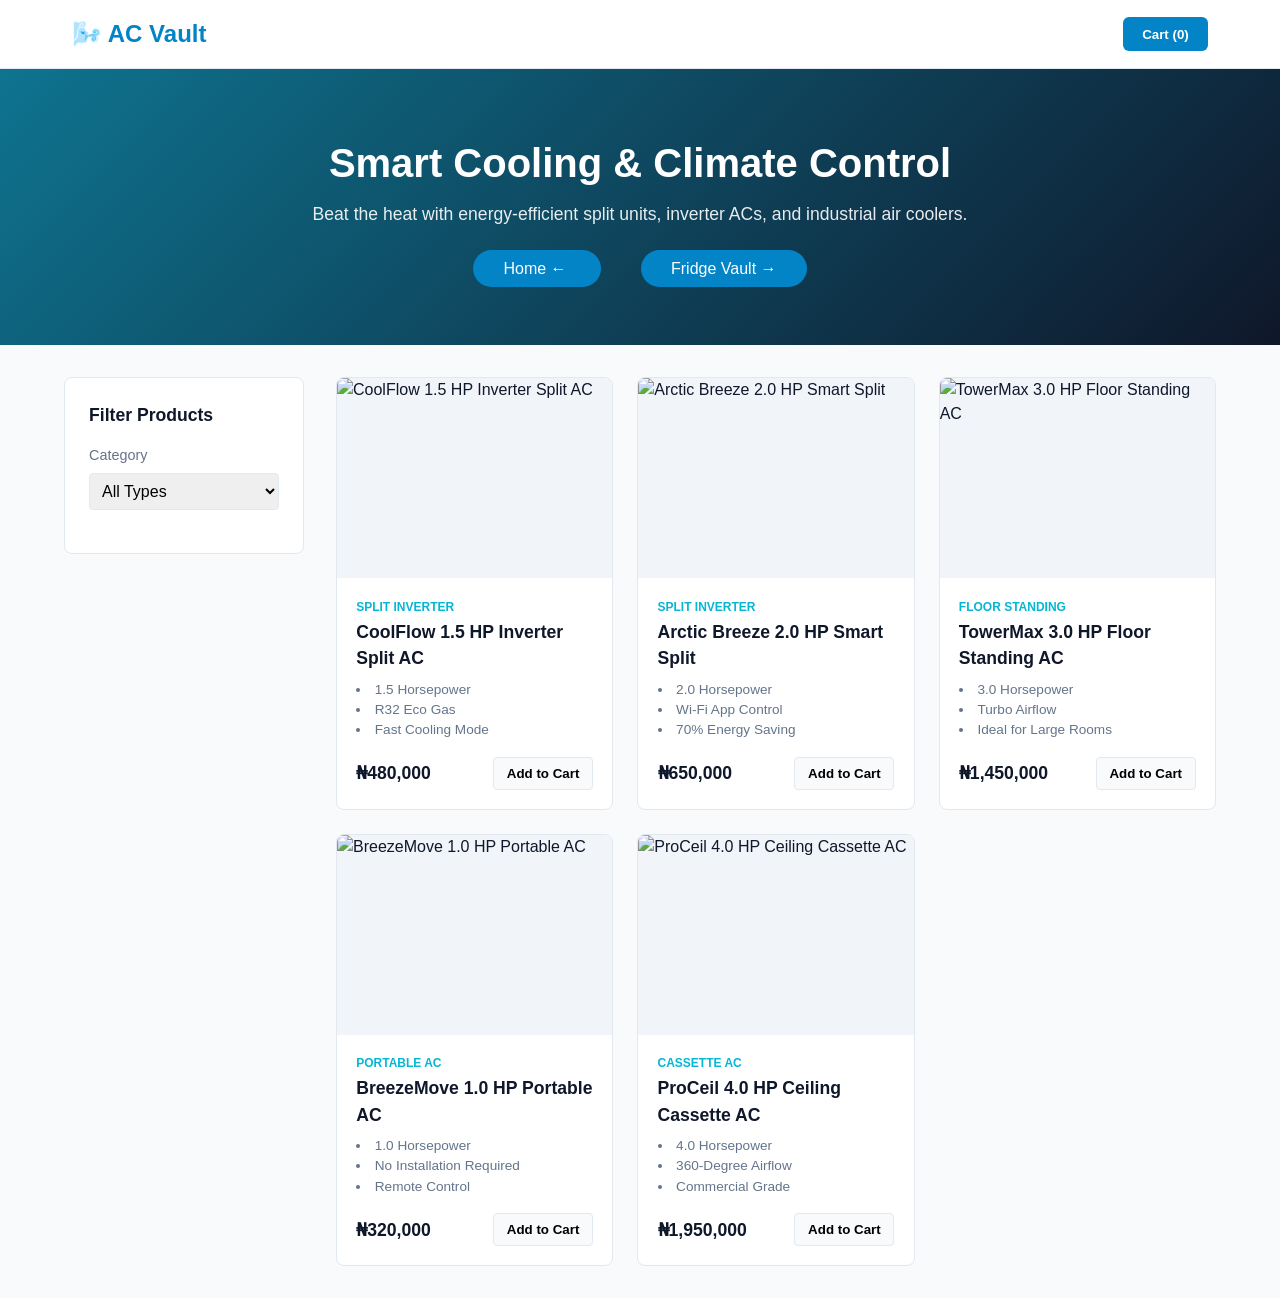
==== air-conditioner.html @ ff03e5cb "Add files via upload" ====
<!DOCTYPE html>
<html lang="en">
<head>
  <meta charset="UTF-8">
  <meta name="viewport" content="width=device-width, initial-scale=1.0">
  <title>CoolFlow | Premium Air Conditioning & Cooling Solutions</title>
  <style>
    :root {
      --primary: #0284c7;
      --primary-dark: #0369a1;
      --accent: #06b6d4;
      --bg: #f8fafc;
      --card-bg: #ffffff;
      --text: #0f172a;
      --text-muted: #64748b;
      --border: #e2e8f0;
    }

    * {
      box-sizing: border-box;
      margin: 0;
      padding: 0;
      font-family: -apple-system, BlinkMacSystemFont, "Segoe UI", Roboto, sans-serif;
    }

    body {
      background-color: var(--bg);
      color: var(--text);
      line-height: 1.5;
    }

    /* Header & Navigation */
    header {
      background: var(--card-bg);
      border-bottom: 1px solid var(--border);
      position: sticky;
      top: 0;
      z-index: 100;
    }

    .nav-container {
      max-width: 1200px;
      margin: 0 auto;
      padding: 1rem 2rem;
      display: flex;
      justify-content: space-between;
      align-items: center;
    }

    .logo {
      font-size: 1.5rem;
      font-weight: 700;
      color: var(--primary);
      text-decoration: none;
      display: flex;
      align-items: center;
      gap: 0.5rem;
    }

    .cart-btn {
      background: var(--primary);
      color: white;
      border: none;
      padding: 0.6rem 1.2rem;
      border-radius: 6px;
      cursor: pointer;
      font-weight: 600;
      transition: background 0.2s;
    }

    .cart-btn:hover {
      background: var(--primary-dark);
    }

    /* Hero Section */
    .hero {
      background: linear-gradient(135deg, #0e7490 0%, #0f172a 100%);
      color: white;
      text-align: center;
      padding: 4rem 1rem;
    }

    .hero h1 {
      font-size: 2.5rem;
      margin-bottom: 0.5rem;
    }

    .hero p {
      font-size: 1.1rem;
      opacity: 0.9;
      margin-bottom: 30px;
    }

     .hero a {
   text-decoration: none;
   color: white;
   background: #0284c7;
   border-radius: 20px;
   padding: 10px 30px;
   margin: 20px;
 }

    /* Layout Structure */
    .container {
      max-width: 1200px;
      margin: 2rem auto;
      padding: 0 1.5rem;
      display: grid;
      grid-template-columns: 240px 1fr;
      gap: 2rem;
    }

    /* Filters Sidebar */
    .filters {
      background: var(--card-bg);
      padding: 1.5rem;
      border-radius: 8px;
      border: 1px solid var(--border);
      height: fit-content;
    }

    .filters h3 {
      margin-bottom: 1rem;
      font-size: 1.1rem;
    }

    .filter-group {
      margin-bottom: 1.2rem;
    }

    .filter-group label {
      display: block;
      font-size: 0.9rem;
      color: var(--text-muted);
      margin-bottom: 0.4rem;
    }

    .filter-group select {
      width: 100%;
      padding: 0.5rem;
      border: 1px solid var(--border);
      border-radius: 4px;
      outline: none;
    }

    /* Product Grid */
    .product-grid {
      display: grid;
      grid-template-columns: repeat(auto-fill, minmax(260px, 1fr));
      gap: 1.5rem;
    }

    .product-card {
      background: var(--card-bg);
      border: 1px solid var(--border);
      border-radius: 8px;
      overflow: hidden;
      display: flex;
      flex-direction: column;
      transition: transform 0.2s;
    }

    .product-card:hover {
      transform: translateY(-4px);
    }

    .product-image {
      width: 100%;
      height: 200px;
      background: #f1f5f9;
      overflow: hidden;
    }

    .product-image img {
      width: 100%;
      height: 100%;
      object-fit: cover;
      transition: transform 0.3s ease;
    }

    .product-card:hover .product-image img {
      transform: scale(1.05);
    }

    .product-info {
      padding: 1.2rem;
      display: flex;
      flex-direction: column;
      flex-grow: 1;
    }

    .product-category {
      font-size: 0.75rem;
      text-transform: uppercase;
      color: var(--accent);
      font-weight: 700;
      margin-bottom: 0.2rem;
    }

    .product-title {
      font-size: 1.1rem;
      margin-bottom: 0.5rem;
    }

    .product-specs {
      font-size: 0.85rem;
      color: var(--text-muted);
      margin-bottom: 1rem;
      list-style-position: inside;
    }

    .product-bottom {
      margin-top: auto;
      display: flex;
      justify-content: space-between;
      align-items: center;
    }

    .price {
      font-size: 1.1rem;
      font-weight: 700;
    }

    .add-btn {
      background: var(--bg);
      border: 1px solid var(--border);
      padding: 0.5rem 0.8rem;
      border-radius: 4px;
      cursor: pointer;
      font-weight: 600;
      transition: all 0.2s;
    }

    .add-btn:hover {
      background: var(--primary);
      color: white;
      border-color: var(--primary);
    }

    /* Cart Drawer */
    .cart-drawer {
      position: fixed;
      top: 0;
      right: -400px;
      width: 380px;
      height: 100%;
      background: var(--card-bg);
      box-shadow: -4px 0 12px rgba(0,0,0,0.1);
      transition: right 0.3s ease;
      z-index: 200;
      padding: 1.5rem;
      display: flex;
      flex-direction: column;
    }

    .cart-drawer.open {
      right: 0;
    }

    .cart-header {
      display: flex;
      justify-content: space-between;
      align-items: center;
      margin-bottom: 1rem;
      border-bottom: 1px solid var(--border);
      padding-bottom: 1rem;
    }

    .close-btn {
      background: none;
      border: none;
      font-size: 1.5rem;
      cursor: pointer;
    }

    .cart-items {
      flex-grow: 1;
      overflow-y: auto;
    }

    .cart-item {
      display: flex;
      justify-content: space-between;
      align-items: center;
      margin-bottom: 1rem;
      padding-bottom: 1rem;
      border-bottom: 1px solid var(--border);
    }

    .cart-footer {
      border-top: 1px solid var(--border);
      padding-top: 1rem;
    }

    .checkout-btn {
      width: 100%;
      background: #16a34a;
      color: white;
      border: none;
      padding: 0.8rem;
      border-radius: 6px;
      font-size: 1rem;
      font-weight: 600;
      cursor: pointer;
      margin-top: 1rem;
    }

    .checkout-btn:hover {
      background: #15803d;
    }
    
    
    /* Prevent iOS auto-zoom on input focus by keeping font-size at 16px minimum */
#whatsapp-checkout-form input,
#whatsapp-checkout-form textarea,
.filter-group select {
  font-size: 16px !important; /* Critical to prevent iOS mobile auto-zoom */
  touch-action: manipulation; /* Prevents double-tap zoom gestures */
}

/* Enhanced focus mode styling */
#whatsapp-checkout-form input:focus,
#whatsapp-checkout-form textarea:focus {
  outline: 2px solid #25D366;
  border-color: #25D366;
  background-color: #f0fdf4;
  box-shadow: 0 0 8px rgba(37, 211, 102, 0.3);
}


    @media (max-width: 768px) {
      .container {
        grid-template-columns: 1fr;
      }
      .cart-drawer {
        width: 100%;
        right: -100%;
      }
    }
  </style>
</head>
<body>

  <header>
    <div class="nav-container">
      <a href="#" class="logo">🌬️ AC Vault</a>
      <button class="cart-btn" onclick="toggleCart()">Cart (<span id="cart-count">0</span>)</button>
    </div>
  </header>

  <section class="hero">
    <h1>Smart Cooling & Climate Control</h1>
    <p>Beat the heat with energy-efficient split units, inverter ACs, and industrial air coolers.</p>
   <div>
     <a href="index.html"> Home ← </a>
     <a href="refrigerator.html">Fridge Vault →</a>
   </div>
    
  </section>

  <main class="container">
    <aside class="filters">
      <h3>Filter Products</h3>
      <div class="filter-group">
        <label for="type-filter">Category</label>
        <select id="type-filter" onchange="filterProducts()">
          <option value="all">All Types</option>
          <option value="Split Inverter">Split Inverter AC</option>
          <option value="Floor Standing">Floor Standing Unit</option>
          <option value="Portable AC">Portable AC</option>
          <option value="Cassette AC">Cassette Ceiling AC</option>
        </select>
      </div>
    </aside>

    <section>
      <div class="product-grid" id="product-grid"></div>
    </section>
  </main>

  <aside class="cart-drawer" id="cart-drawer">
    <div class="cart-header">
      <h2>Your Cart</h2>
      <button class="close-btn" onclick="toggleCart()">&times;</button>
    </div>
    <div class="cart-items" id="cart-items">
      <p style="color: var(--text-muted);">Your cart is empty.</p>
    </div>
    <div class="cart-footer">
      <h3>Total: <span id="cart-total">₦0</span></h3>
      <!-- Inside the cart-footer container -->
<button class="checkout-btn" onclick="openCheckoutModal()">Checkout via WhatsApp</button>

    </div>
  </aside>
  
  <!-- Checkout Modal -->
<div id="checkout-modal" style="display:none; position:fixed; top:0; left:0; width:100%; height:100%; background:rgba(0,0,0,0.5); z-index:300; justify-content:center; align-items:center;">
  <div style="background: white; padding: 2rem; border-radius: 8px; max-width: 400px; width: 90%;">
    <h2 style="margin-bottom: 1rem;">Complete Your Order</h2>
    <form id="whatsapp-checkout-form" onsubmit="processWhatsAppCheckout(event)">
      <div style="margin-bottom: 1rem;">
        <label style="display:block; font-size:0.9rem; margin-bottom:0.3rem;">Full Name</label>
        <input type="text" id="customer-name" required style="width:100%; padding:0.5rem; border:1px solid #ccc; border-radius:4px;">
      </div>
      <div style="margin-bottom: 1rem;">
        <label style="display:block; font-size:0.9rem; margin-bottom:0.3rem;">Phone Number</label>
        <input type="tel" id="customer-phone" required style="width:100%; padding:0.5rem; border:1px solid #ccc; border-radius:4px;">
      </div>
      <div style="margin-bottom: 1rem;">
        <label style="display:block; font-size:0.9rem; margin-bottom:0.3rem;">Delivery Address / State</label>
        <textarea id="customer-address" required style="width:100%; padding:0.5rem; border:1px solid #ccc; border-radius:4px; height: 80px;"></textarea>
      </div>
      <div style="display:flex; gap: 0.5rem;">
        <button type="submit" style="flex:1; background:#25D366; color:white; border:none; padding:0.7rem; border-radius:4px; font-weight:bold; cursor:pointer;">Order via WhatsApp</button>
        <button type="button" onclick="closeCheckoutModal()" style="background:#64748b; color:white; border:none; padding:0.7rem; border-radius:4px; cursor:pointer;">Cancel</button>
      </div>
    </form>
  </div>
</div>


  <script>
    // AC Product Inventory Data
    const products = [
      {
        id: 101,
        title: "CoolFlow 1.5 HP Inverter Split AC",
        type: "Split Inverter",
        price: 480000,
        specs: ["1.5 Horsepower", "R32 Eco Gas", "Fast Cooling Mode"],
        image: "https://images.unsplash.com/photo-1626806819282-2c1dc01a5e0c?auto=format&fit=crop&w=600&q=80"
      },
      {
        id: 102,
        title: "Arctic Breeze 2.0 HP Smart Split",
        type: "Split Inverter",
        price: 650000,
        specs: ["2.0 Horsepower", "Wi-Fi App Control", "70% Energy Saving"],
        image: "https://images.unsplash.com/photo-1584622650111-993a426fbf0a?auto=format&fit=crop&w=600&q=80"
      },
      {
        id: 103,
        title: "TowerMax 3.0 HP Floor Standing AC",
        type: "Floor Standing",
        price: 1450000,
        specs: ["3.0 Horsepower", "Turbo Airflow", "Ideal for Large Rooms"],
        image: "https://images.unsplash.com/photo-1571175443880-49e1d25b2bc5?auto=format&fit=crop&w=600&q=80"
      },
      {
        id: 104,
        title: "BreezeMove 1.0 HP Portable AC",
        type: "Portable AC",
        price: 320000,
        specs: ["1.0 Horsepower", "No Installation Required", "Remote Control"],
        image: "https://images.unsplash.com/photo-1588854337236-6889d631faa8?auto=format&fit=crop&w=600&q=80"
      },
      {
        id: 105,
        title: "ProCeil 4.0 HP Ceiling Cassette AC",
        type: "Cassette AC",
        price: 1950000,
        specs: ["4.0 Horsepower", "360-Degree Airflow", "Commercial Grade"],
        image: "https://images.unsplash.com/photo-1588854337221-4cf9fa96059c?auto=format&fit=crop&w=600&q=80"
      }
    ];

    let cart = [];

    // Currency Formatter Utility
    function formatNGN(amount) {
      return '₦' + amount.toLocaleString('en-NG');
    }

    // Render Product Cards
    function renderProducts(filterType = 'all') {
      const grid = document.getElementById('product-grid');
      grid.innerHTML = '';

      const filtered = filterType === 'all' 
        ? products 
        : products.filter(p => p.type === filterType);

      filtered.forEach(p => {
        const card = document.createElement('div');
        card.className = 'product-card';
        card.innerHTML = `
          <div class="product-image">
            <img src="${p.image}" alt="${p.title}" loading="lazy">
          </div>
          <div class="product-info">
            <span class="product-category">${p.type}</span>
            <h3 class="product-title">${p.title}</h3>
            <ul class="product-specs">
              ${p.specs.map(spec => `<li>${spec}</li>`).join('')}
            </ul>
            <div class="product-bottom">
              <span class="price">${formatNGN(p.price)}</span>
              <button class="add-btn" onclick="addToCart(${p.id})">Add to Cart</button>
            </div>
          </div>
        `;
        grid.appendChild(card);
      });
    }

    // Filter Handler
    function filterProducts() {
      const selectedType = document.getElementById('type-filter').value;
      renderProducts(selectedType);
    }

    // Add Item to Cart
    function addToCart(productId) {
      const product = products.find(p => p.id === productId);
      const existingItem = cart.find(item => item.id === productId);

      if (existingItem) {
        existingItem.quantity += 1;
      } else {
        cart.push({ ...product, quantity: 1 });
      }

      updateCartUI();
    }

    // Update Cart UI
    function updateCartUI() {
      const cartItemsContainer = document.getElementById('cart-items');
      const cartCount = document.getElementById('cart-count');
      const cartTotal = document.getElementById('cart-total');

      const totalItems = cart.reduce((sum, item) => sum + item.quantity, 0);
      cartCount.textContent = totalItems;

      const totalPrice = cart.reduce((sum, item) => sum + (item.price * item.quantity), 0);
      cartTotal.textContent = formatNGN(totalPrice);

      if (cart.length === 0) {
        cartItemsContainer.innerHTML = '<p style="color: var(--text-muted);">Your cart is empty.</p>';
        return;
      }

      cartItemsContainer.innerHTML = cart.map(item => `
        <div class="cart-item">
          <div>
            <strong>${item.title}</strong>
            <p style="font-size: 0.85rem; color: var(--text-muted);">${formatNGN(item.price)} x ${item.quantity}</p>
          </div>
          <div>
            <button onclick="changeQuantity(${item.id}, -1)" style="padding: 2px 6px;">-</button>
            <button onclick="changeQuantity(${item.id}, 1)" style="padding: 2px 6px;">+</button>
          </div>
        </div>
      `).join('');
    }

    // Adjust Quantity in Cart
    function changeQuantity(productId, delta) {
      const item = cart.find(i => i.id === productId);
      if (!item) return;

      item.quantity += delta;
      if (item.quantity <= 0) {
        cart = cart.filter(i => i.id !== productId);
      }

      updateCartUI();
    }

    // Cart Drawer Toggle
    function toggleCart() {
      document.getElementById('cart-drawer').classList.toggle('open');
    }

    // Initialize Page
    renderProducts();
    
    
    
    // Set your business WhatsApp phone number in international format (without + or spaces)
// Example for Nigeria: "2348012345678"
const STORE_WHATSAPP_NUMBER = "2347083085958"; 

// 1. Trigger Modal from the "Checkout" button
function openCheckoutModal() {
  if (cart.length === 0) {
    alert("Your cart is empty. Please add items before checking out.");
    return;
  }
  document.getElementById('checkout-modal').style.display = 'flex';
}

function closeCheckoutModal() {
  document.getElementById('checkout-modal').style.display = 'none';
}

// 2. Process Order and Send to WhatsApp
function processWhatsAppCheckout(event) {
  event.preventDefault();

  const name = document.getElementById('customer-name').value;
  const phone = document.getElementById('customer-phone').value;
  const address = document.getElementById('customer-address').value;

  // Calculate Order Totals
  const totalAmount = cart.reduce((sum, item) => sum + (item.price * item.quantity), 0);

  // Format Items List
  let orderItemsText = "";
  cart.forEach((item, index) => {
    orderItemsText += `${index + 1}. *${item.title}*\n   Qty: ${item.quantity} x ${formatNGN(item.price)} = ${formatNGN(item.price * item.quantity)}\n`;
  });

  // Construct structured WhatsApp Message
  const message = 
`🛒 *NEW ORDER RECEIVED*

👤 *Customer Details:*
• *Name:* ${name}
• *Phone:* ${phone}
• *Address:* ${address}

📦 *Order Summary:*
${orderItemsText}
💰 *Total Amount:* ${formatNGN(totalAmount)}

Please confirm order details and delivery arrangement.`;

  // Encode text for URL format
  const encodedMessage = encodeURIComponent(message);
  
  // Create Direct WhatsApp Link
  const whatsappURL = `https://wa.me/${STORE_WHATSAPP_NUMBER}?text=${encodedMessage}`;

  // Redirect to WhatsApp
  window.open(whatsappURL, '_blank');

  // Reset Cart and Close Modal
  cart = [];
  updateCartUI();
  closeCheckoutModal();
  toggleCart();
}

  </script>
</body>
</html>
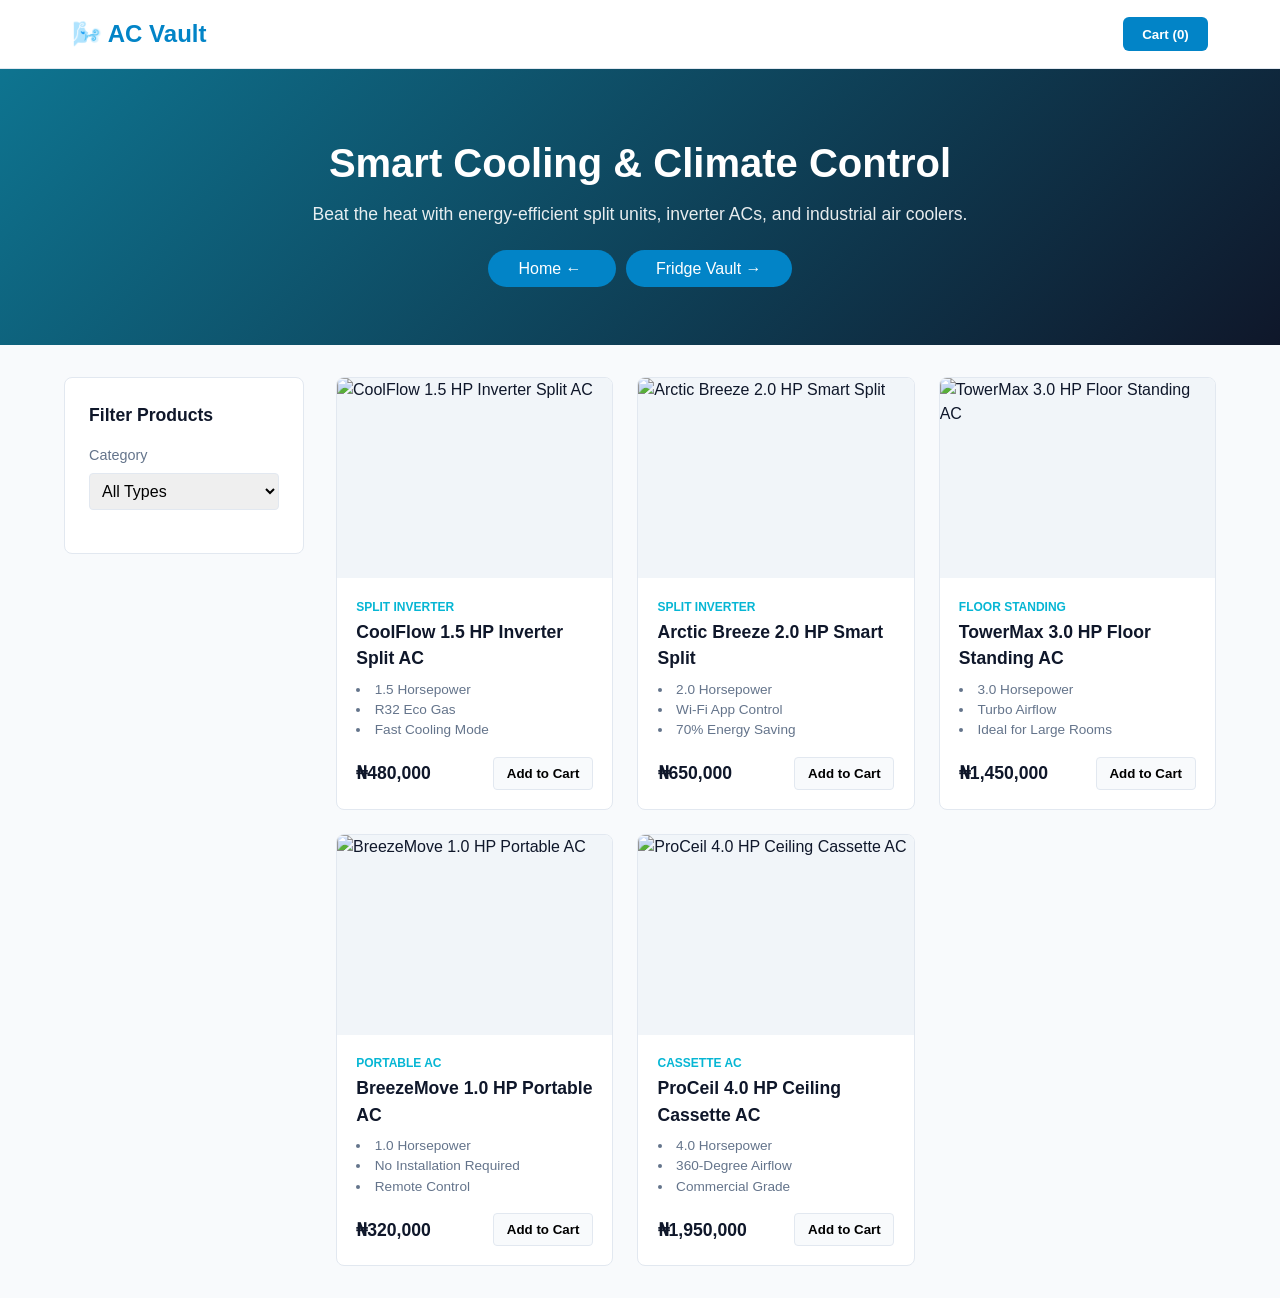
==== commit 87c5321c: "Add files via upload" ====
--- a/air-conditioner.html
+++ b/air-conditioner.html
@@ -4,6 +4,17 @@
   <meta charset="UTF-8">
   <meta name="viewport" content="width=device-width, initial-scale=1.0">
   <title>CoolFlow | Premium Air Conditioning & Cooling Solutions</title>
+  
+   <!-- PWA & Mobile Settings -->
+ <meta name="description" content="TayusTech - Engineering">
+ <link rel="manifest" href="manifest.json">
+ <meta name="theme-color" content="#0d1117">
+ <meta name="mobile-web-app-capable" content="yes">
+ <meta name="apple-mobile-web-app-capable" content="yes">
+ <meta name="apple-mobile-web-app-status-bar-style" content="default">
+ <meta name="apple-mobile-web-app-title" content="Tayus Tech">
+ <link rel="apple-touch-icon" href="tech.png">
+ 
   <style>
     :root {
       --primary: #0284c7;
@@ -97,7 +108,7 @@
    background: #0284c7;
    border-radius: 20px;
    padding: 10px 30px;
-   margin: 20px;
+   margin: 5px;
  }
 
     /* Layout Structure */
@@ -429,7 +440,7 @@
         type: "Split Inverter",
         price: 480000,
         specs: ["1.5 Horsepower", "R32 Eco Gas", "Fast Cooling Mode"],
-        image: "https://images.unsplash.com/photo-1626806819282-2c1dc01a5e0c?auto=format&fit=crop&w=600&q=80"
+        image: ""
       },
       {
         id: 102,
@@ -437,7 +448,7 @@
         type: "Split Inverter",
         price: 650000,
         specs: ["2.0 Horsepower", "Wi-Fi App Control", "70% Energy Saving"],
-        image: "https://images.unsplash.com/photo-1584622650111-993a426fbf0a?auto=format&fit=crop&w=600&q=80"
+        image: ""
       },
       {
         id: 103,
@@ -445,7 +456,7 @@
         type: "Floor Standing",
         price: 1450000,
         specs: ["3.0 Horsepower", "Turbo Airflow", "Ideal for Large Rooms"],
-        image: "https://images.unsplash.com/photo-1571175443880-49e1d25b2bc5?auto=format&fit=crop&w=600&q=80"
+        image: ""
       },
       {
         id: 104,
@@ -453,7 +464,7 @@
         type: "Portable AC",
         price: 320000,
         specs: ["1.0 Horsepower", "No Installation Required", "Remote Control"],
-        image: "https://images.unsplash.com/photo-1588854337236-6889d631faa8?auto=format&fit=crop&w=600&q=80"
+        image: ""
       },
       {
         id: 105,
@@ -461,7 +472,7 @@
         type: "Cassette AC",
         price: 1950000,
         specs: ["4.0 Horsepower", "360-Degree Airflow", "Commercial Grade"],
-        image: "https://images.unsplash.com/photo-1588854337221-4cf9fa96059c?auto=format&fit=crop&w=600&q=80"
+        image: ""
       }
     ];
 
